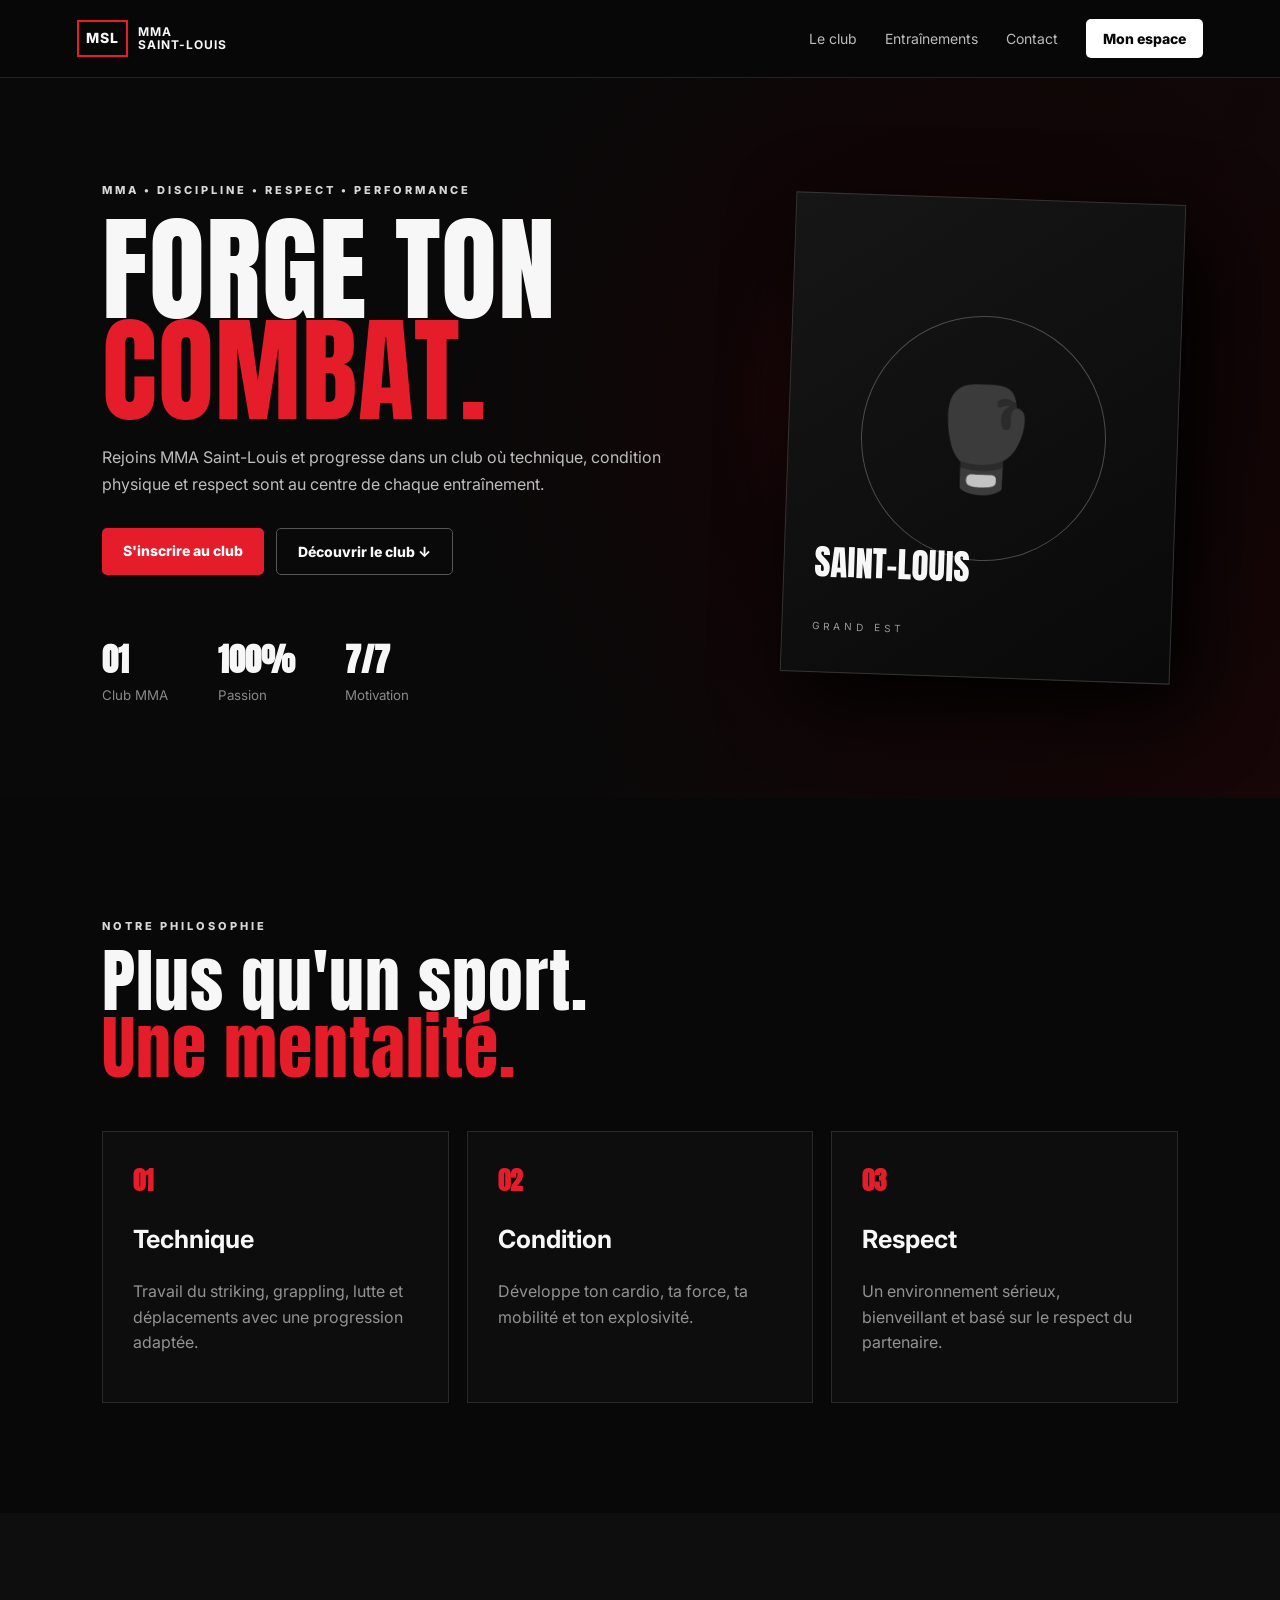
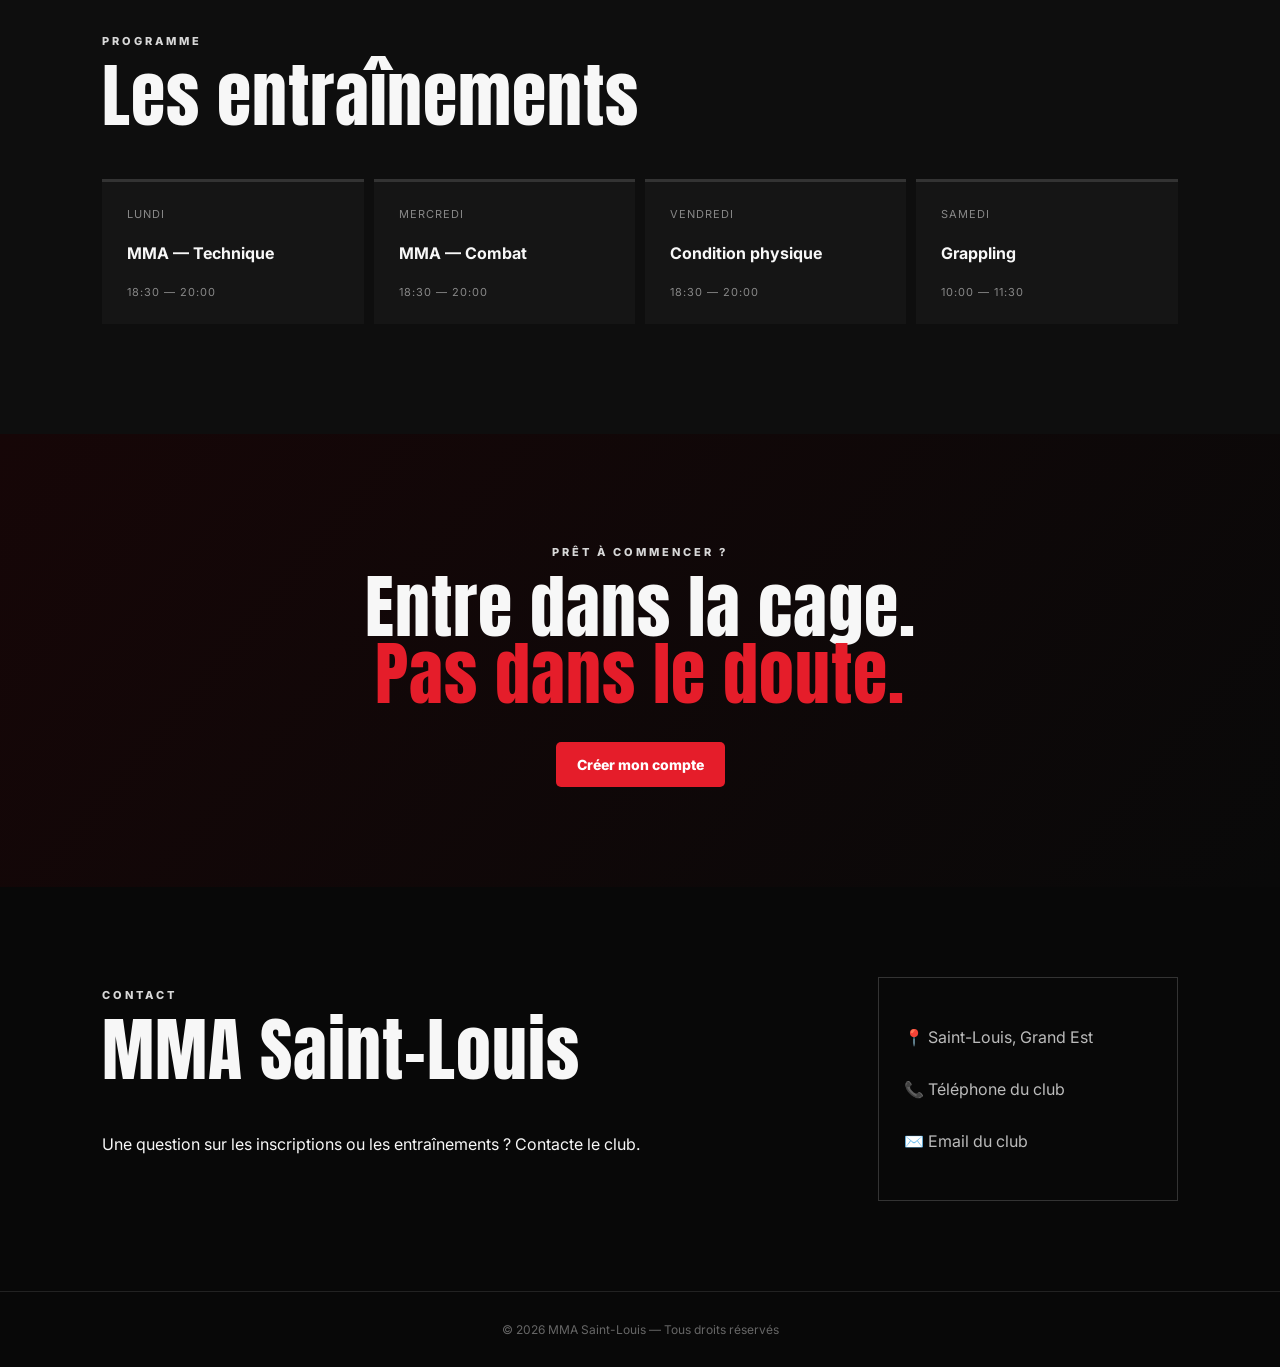
==== index.html @ abedeff8 "Add files via upload" ====
<!DOCTYPE html>
<html lang="fr">
<head>
<meta charset="UTF-8"><meta name="viewport" content="width=device-width,initial-scale=1">
<title>MMA Saint-Louis — Club MMA</title>
<link rel="stylesheet" href="style.css">
</head>
<body>
<header class="top">
  <a class="brand" href="index.html"><span>MSL</span><b>MMA<br>SAINT-LOUIS</b></a>
  <button class="menu" onclick="toggleMenu()">☰</button>
  <nav id="nav"><a href="#club">Le club</a><a href="#training">Entraînements</a><a href="#contact">Contact</a><a class="navbtn" href="auth.html">Mon espace</a></nav>
</header>
<main>
<section class="hero">
  <div class="hero-content">
    <p class="eyebrow">MMA • DISCIPLINE • RESPECT • PERFORMANCE</p>
    <h1>FORGE TON<br><em>COMBAT.</em></h1>
    <p class="lead">Rejoins MMA Saint-Louis et progresse dans un club où technique, condition physique et respect sont au centre de chaque entraînement.</p>
    <div class="actions"><a class="btn red" href="register.html">S'inscrire au club</a><a class="btn ghost" href="#club">Découvrir le club ↓</a></div>
    <div class="stats"><div><strong>01</strong><small>Club MMA</small></div><div><strong>100%</strong><small>Passion</small></div><div><strong>7/7</strong><small>Motivation</small></div></div>
  </div>
  <div class="fighter-card"><div class="circle">🥊</div><div class="fight-label">SAINT-LOUIS<br><span>GRAND EST</span></div></div>
</section>
<section id="club" class="section">
  <p class="eyebrow">NOTRE PHILOSOPHIE</p><h2>Plus qu'un sport.<br><span>Une mentalité.</span></h2>
  <div class="grid3"><article><b>01</b><h3>Technique</h3><p>Travail du striking, grappling, lutte et déplacements avec une progression adaptée.</p></article><article><b>02</b><h3>Condition</h3><p>Développe ton cardio, ta force, ta mobilité et ton explosivité.</p></article><article><b>03</b><h3>Respect</h3><p>Un environnement sérieux, bienveillant et basé sur le respect du partenaire.</p></article></div>
</section>
<section id="training" class="section dark"><p class="eyebrow">PROGRAMME</p><h2>Les entraînements</h2>
<div class="schedule"><div><span>LUNDI</span><b>MMA — Technique</b><small>18:30 — 20:00</small></div><div><span>MERCREDI</span><b>MMA — Combat</b><small>18:30 — 20:00</small></div><div><span>VENDREDI</span><b>Condition physique</b><small>18:30 — 20:00</small></div><div><span>SAMEDI</span><b>Grappling</b><small>10:00 — 11:30</small></div></div>
</section>
<section class="cta"><p class="eyebrow">PRÊT À COMMENCER ?</p><h2>Entre dans la cage.<br><span>Pas dans le doute.</span></h2><a class="btn red" href="register.html">Créer mon compte</a></section>
<section id="contact" class="contact"><div><p class="eyebrow">CONTACT</p><h2>MMA Saint-Louis</h2><p>Une question sur les inscriptions ou les entraînements ? Contacte le club.</p></div><div class="contactbox"><p>📍 Saint-Louis, Grand Est</p><p>📞 Téléphone du club</p><p>✉️ Email du club</p></div></section>
</main>
<footer>© 2026 MMA Saint-Louis — Tous droits réservés</footer>
<script src="app.js"></script>
</body></html>
---- style.css ----
@import url('https://fonts.googleapis.com/css2?family=Anton&family=Inter:wght@400;500;600;700;800&display=swap');
:root{--red:#e51d2a;--bg:#080808;--panel:#111;--line:#292929;--muted:#9b9b9b;--white:#f7f7f7}*{box-sizing:border-box}html{scroll-behavior:smooth}body{margin:0;background:var(--bg);color:var(--white);font-family:Inter,Arial,sans-serif}a{color:inherit;text-decoration:none}.top{height:78px;display:flex;align-items:center;justify-content:space-between;padding:0 6%;border-bottom:1px solid #222;background:#080808ee;position:sticky;top:0;z-index:5;backdrop-filter:blur(12px)}.brand{display:flex;align-items:center;gap:10px;font-size:12px;line-height:1.05;letter-spacing:1px}.brand span{font-weight:800;font-size:14px;border:2px solid var(--red);padding:9px 7px}.brand b{font-size:12px}.top nav{display:flex;gap:28px;align-items:center;color:#bbb;font-size:14px}.top nav a:hover{color:#fff}.navbtn{background:#fff;color:#080808!important;padding:11px 17px;border-radius:5px;font-weight:800}.menu{display:none;background:none;border:0;color:white;font-size:26px}.hero{min-height:720px;padding:90px 8%;display:flex;align-items:center;justify-content:space-between;gap:40px;background:radial-gradient(circle at 75% 45%,#3a0b0e 0,#110506 22%,transparent 50%),linear-gradient(115deg,#090909 55%,#190607);overflow:hidden}.hero-content{max-width:690px}.eyebrow{font-size:11px;letter-spacing:3px;color:#d7d7d7;font-weight:800}.hero h1,h2{font-family:Anton,Impact,sans-serif;letter-spacing:1px;font-weight:400}.hero h1{font-size:clamp(68px,9vw,125px);line-height:.88;margin:22px 0}.hero h1 em{font-style:normal;color:var(--red)}.lead{max-width:600px;color:#bdbdbd;line-height:1.7;font-size:16px}.actions{display:flex;gap:12px;margin-top:30px}.btn{display:inline-block;border:0;border-radius:5px;padding:14px 21px;font-weight:800;cursor:pointer;text-align:center;font-size:14px}.red{background:var(--red);color:#fff}.ghost{border:1px solid #555;background:transparent}.stats{display:flex;gap:50px;margin-top:60px}.stats strong{display:block;font-family:Anton;font-size:32px}.stats small{color:#888}.fighter-card{width:390px;height:480px;border:1px solid #333;background:linear-gradient(145deg,#161616,#090909);display:flex;align-items:center;justify-content:center;position:relative;transform:rotate(2deg);box-shadow:20px 25px 80px #000}.circle{width:245px;height:245px;border:1px solid #4b4b4b;border-radius:50%;display:grid;place-items:center;font-size:100px;filter:grayscale(1)}.fight-label{position:absolute;bottom:30px;left:30px;font-family:Anton;font-size:35px}.fight-label span{font-family:Inter;font-size:10px;letter-spacing:4px;color:#999}.section{padding:110px 8%}.section h2,.cta h2,.contact h2{font-size:70px;line-height:.95;margin:15px 0 50px}.section h2 span,.cta h2 span{color:var(--red)}.grid3{display:grid;grid-template-columns:repeat(3,1fr);gap:18px}.grid3 article{border:1px solid var(--line);padding:30px;min-height:240px;background:#0d0d0d}.grid3 b{color:var(--red);font-family:Anton;font-size:25px}.grid3 h3{font-size:25px}.grid3 p{color:#929292;line-height:1.6}.dark{background:#0e0e0e}.schedule{display:grid;grid-template-columns:repeat(4,1fr);gap:10px}.schedule div{padding:25px;background:#151515;border-top:3px solid #333}.schedule span,.schedule small{display:block;color:#888;font-size:11px;letter-spacing:1px}.schedule b{display:block;margin:22px 0;font-size:16px}.cta{padding:100px 8%;text-align:center;background:linear-gradient(130deg,#160607,#090909)}.cta h2{margin:15px 0 35px}.contact{padding:90px 8%;display:flex;justify-content:space-between;gap:50px}.contactbox{border:1px solid #333;padding:25px;min-width:300px;color:#bbb}.contactbox p{padding:8px 0}footer{text-align:center;padding:30px;border-top:1px solid #222;color:#666;font-size:12px}.authbody{min-height:100vh;display:grid;place-items:center;background:radial-gradient(circle at top,#28090c,#080808 45%);padding:25px}.auth{width:min(500px,100%);background:#101010;border:1px solid #292929;padding:38px;border-radius:10px;box-shadow:0 30px 100px #000}.auth.wide{width:min(760px,100%)}.back{color:#888;font-size:13px}.authlogo{margin:35px 0 20px;display:flex;gap:10px;align-items:center}.auth h1{font-family:Anton;font-size:55px;margin:10px 0}.auth>p{color:#999}.auth label{display:block;font-size:12px;font-weight:700;margin:17px 0}.auth input:not([type=checkbox]){width:100%;margin-top:7px;padding:14px;background:#171717;border:1px solid #393939;color:#fff;border-radius:5px;outline:none}.auth input:focus{border-color:var(--red)}.formgrid{display:grid;grid-template-columns:1fr 1fr;gap:0 18px}.formgrid .full,.formgrid .check{grid-column:1/-1}.file{border:1px dashed #444;padding:15px;border-radius:6px}.file input{border:0!important;padding:8px 0!important}.file small{display:block;color:#777;margin-top:5px}.check{font-size:12px!important;color:#aaa}.check input{width:auto;margin-right:7px}.auth .btn{width:100%;margin-top:15px}.msg{color:#f15d65!important;min-height:20px}.auth a{color:#ff5962}.dashbody{min-height:100vh;background:#0a0a0a}.dashboard{padding:70px 7%;max-width:1200px;margin:auto}.dashhead{display:flex;justify-content:space-between;align-items:center;margin-bottom:40px}.dashhead h1{font-family:Anton;font-size:52px;font-weight:400;margin:10px 0}.dashhead h1 span{color:var(--red)}.dashhead p:not(.eyebrow){color:#888}.memberbadge{border:1px solid var(--red);padding:10px 15px;color:#ff6b72;font-size:11px;font-weight:800}.dashgrid{display:grid;grid-template-columns:1fr 1fr;gap:18px}.panel{background:#111;border:1px solid #282828;padding:28px;border-radius:7px}.panel h2{font-family:Inter;font-size:20px;font-weight:800}.widepanel{grid-column:1/-1}.avatar{width:110px;height:110px;border-radius:50%;object-fit:cover;border:3px solid var(--red);margin:10px 0 20px}.profilepanel p{padding:11px 0;border-bottom:1px solid #252525;color:#aaa}.profilepanel strong{color:#fff}.doc{display:flex;align-items:center;gap:15px;padding:18px;background:#181818;border-radius:6px}.doc>span{font-size:28px}.doc small{display:block;color:#777;margin-top:5px}.doc i{margin-left:auto;color:#45cf79;font-style:normal;font-size:20px}.notice{margin-top:18px;color:#888;font-size:12px;line-height:1.5}.miniSchedule{display:grid;grid-template-columns:repeat(3,1fr);gap:10px}.miniSchedule div{background:#181818;padding:18px}.miniSchedule b{display:block;color:var(--red);font-family:Anton;font-size:22px}.miniSchedule span{display:block;margin:10px 0;font-weight:700}.miniSchedule small{color:#888}.navlink{background:none;border:0;color:#bbb;cursor:pointer;font:inherit}
@media(max-width:800px){.top{padding:0 5%}.menu{display:block}.top nav{display:none;position:absolute;top:78px;left:0;right:0;background:#101010;padding:20px;flex-direction:column;align-items:stretch}.top nav.open{display:flex}.hero{padding:70px 7%;min-height:auto}.fighter-card{display:none}.hero h1{font-size:70px}.grid3,.schedule{grid-template-columns:1fr}.section h2,.cta h2{font-size:52px}.contact{display:block}.contactbox{margin-top:30px}.formgrid,.dashgrid{grid-template-columns:1fr}.widepanel{grid-column:auto}.miniSchedule{grid-template-columns:1fr}.dashhead{display:block}.memberbadge{display:inline-block;margin-top:15px}.stats{gap:25px}}
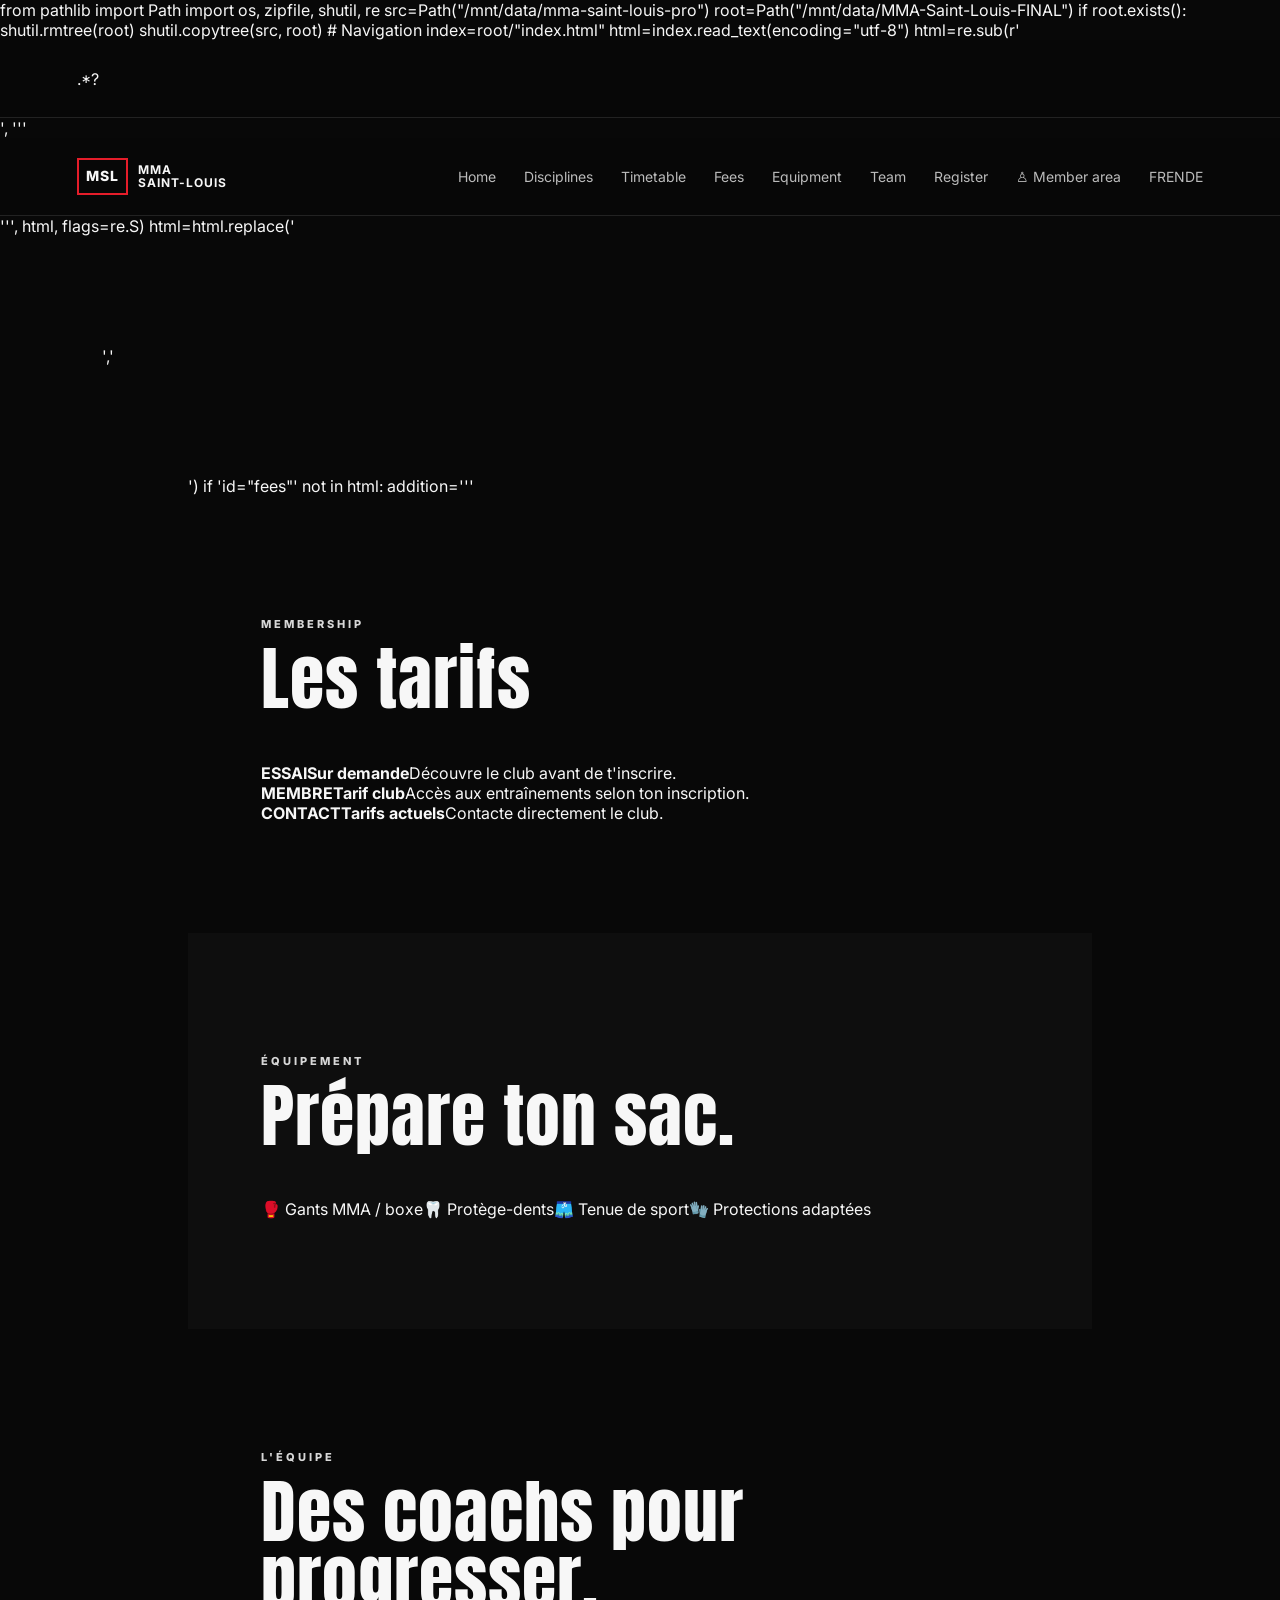
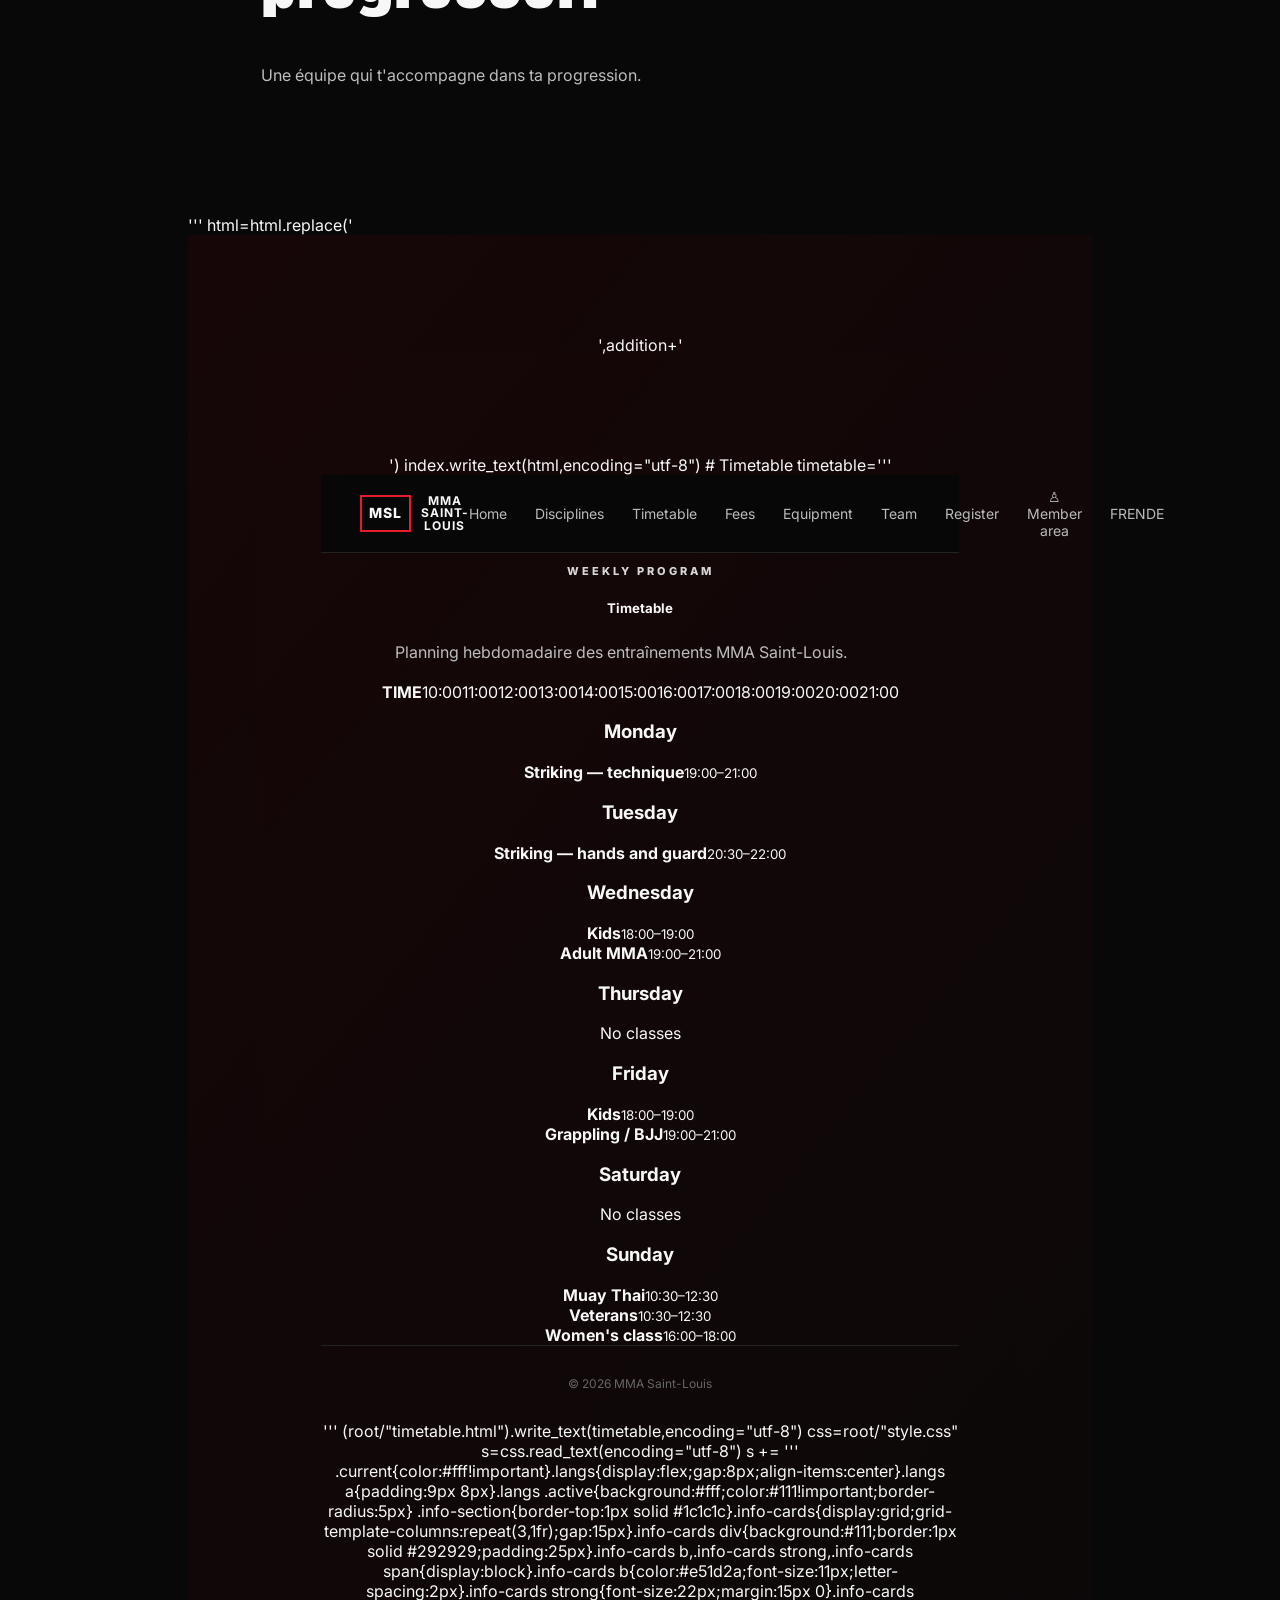
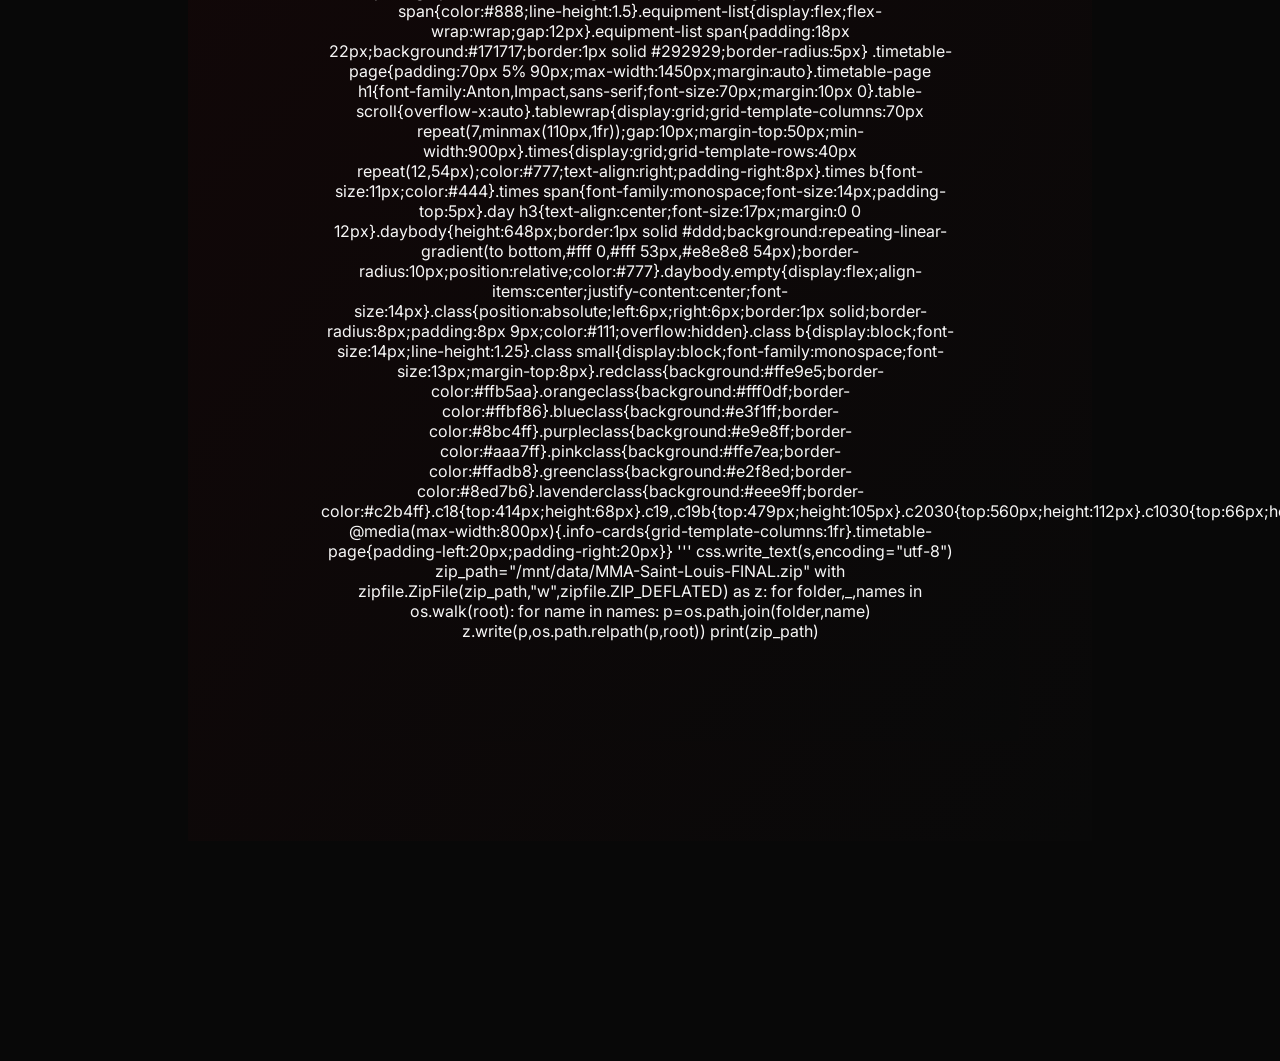
==== commit 940aa374: "Enhance index.html with new sections and navigation Updated index.html to include new sections for f" ====
--- a/index.html
+++ b/index.html
@@ -1,37 +1,66 @@
-<!DOCTYPE html>
-<html lang="fr">
-<head>
-<meta charset="UTF-8"><meta name="viewport" content="width=device-width,initial-scale=1">
-<title>MMA Saint-Louis — Club MMA</title>
-<link rel="stylesheet" href="style.css">
-</head>
-<body>
-<header class="top">
-  <a class="brand" href="index.html"><span>MSL</span><b>MMA<br>SAINT-LOUIS</b></a>
-  <button class="menu" onclick="toggleMenu()">☰</button>
-  <nav id="nav"><a href="#club">Le club</a><a href="#training">Entraînements</a><a href="#contact">Contact</a><a class="navbtn" href="auth.html">Mon espace</a></nav>
-</header>
-<main>
-<section class="hero">
-  <div class="hero-content">
-    <p class="eyebrow">MMA • DISCIPLINE • RESPECT • PERFORMANCE</p>
-    <h1>FORGE TON<br><em>COMBAT.</em></h1>
-    <p class="lead">Rejoins MMA Saint-Louis et progresse dans un club où technique, condition physique et respect sont au centre de chaque entraînement.</p>
-    <div class="actions"><a class="btn red" href="register.html">S'inscrire au club</a><a class="btn ghost" href="#club">Découvrir le club ↓</a></div>
-    <div class="stats"><div><strong>01</strong><small>Club MMA</small></div><div><strong>100%</strong><small>Passion</small></div><div><strong>7/7</strong><small>Motivation</small></div></div>
-  </div>
-  <div class="fighter-card"><div class="circle">🥊</div><div class="fight-label">SAINT-LOUIS<br><span>GRAND EST</span></div></div>
-</section>
-<section id="club" class="section">
-  <p class="eyebrow">NOTRE PHILOSOPHIE</p><h2>Plus qu'un sport.<br><span>Une mentalité.</span></h2>
-  <div class="grid3"><article><b>01</b><h3>Technique</h3><p>Travail du striking, grappling, lutte et déplacements avec une progression adaptée.</p></article><article><b>02</b><h3>Condition</h3><p>Développe ton cardio, ta force, ta mobilité et ton explosivité.</p></article><article><b>03</b><h3>Respect</h3><p>Un environnement sérieux, bienveillant et basé sur le respect du partenaire.</p></article></div>
-</section>
-<section id="training" class="section dark"><p class="eyebrow">PROGRAMME</p><h2>Les entraînements</h2>
-<div class="schedule"><div><span>LUNDI</span><b>MMA — Technique</b><small>18:30 — 20:00</small></div><div><span>MERCREDI</span><b>MMA — Combat</b><small>18:30 — 20:00</small></div><div><span>VENDREDI</span><b>Condition physique</b><small>18:30 — 20:00</small></div><div><span>SAMEDI</span><b>Grappling</b><small>10:00 — 11:30</small></div></div>
-</section>
-<section class="cta"><p class="eyebrow">PRÊT À COMMENCER ?</p><h2>Entre dans la cage.<br><span>Pas dans le doute.</span></h2><a class="btn red" href="register.html">Créer mon compte</a></section>
-<section id="contact" class="contact"><div><p class="eyebrow">CONTACT</p><h2>MMA Saint-Louis</h2><p>Une question sur les inscriptions ou les entraînements ? Contacte le club.</p></div><div class="contactbox"><p>📍 Saint-Louis, Grand Est</p><p>📞 Téléphone du club</p><p>✉️ Email du club</p></div></section>
-</main>
-<footer>© 2026 MMA Saint-Louis — Tous droits réservés</footer>
-<script src="app.js"></script>
-</body></html>+from pathlib import Path
+import os, zipfile, shutil, re
+
+src=Path("/mnt/data/mma-saint-louis-pro")
+root=Path("/mnt/data/MMA-Saint-Louis-FINAL")
+if root.exists(): shutil.rmtree(root)
+shutil.copytree(src, root)
+
+# Navigation
+index=root/"index.html"
+html=index.read_text(encoding="utf-8")
+html=re.sub(r'<header class="top">.*?</header>', '''<header class="top">
+<a class="brand" href="index.html"><span>MSL</span><b>MMA<br>SAINT-LOUIS</b></a>
+<button class="menu" onclick="toggleMenu()">☰</button>
+<nav id="nav">
+<a href="index.html">Home</a><a href="index.html#disciplines">Disciplines</a><a href="timetable.html">Timetable</a>
+<a href="index.html#fees">Fees</a><a href="index.html#equipment">Equipment</a><a href="index.html#team">Team</a>
+<a href="register.html">Register</a><a href="dashboard.html">♙ Member area</a>
+<span class="langs"><a href="#" class="active">FR</a><a href="#">EN</a><a href="#">DE</a></span>
+</nav></header>''', html, flags=re.S)
+html=html.replace('<section id="club" class="section">','<section id="disciplines" class="section">')
+if 'id="fees"' not in html:
+    addition='''<section id="fees" class="section info-section"><p class="eyebrow">MEMBERSHIP</p><h2>Les tarifs</h2>
+<div class="info-cards"><div><b>ESSAI</b><strong>Sur demande</strong><span>Découvre le club avant de t'inscrire.</span></div>
+<div><b>MEMBRE</b><strong>Tarif club</strong><span>Accès aux entraînements selon ton inscription.</span></div>
+<div><b>CONTACT</b><strong>Tarifs actuels</strong><span>Contacte directement le club.</span></div></div></section>
+<section id="equipment" class="section dark info-section"><p class="eyebrow">ÉQUIPEMENT</p><h2>Prépare ton sac.</h2>
+<div class="equipment-list"><span>🥊 Gants MMA / boxe</span><span>🦷 Protège-dents</span><span>🩳 Tenue de sport</span><span>🧤 Protections adaptées</span></div></section>
+<section id="team" class="section info-section"><p class="eyebrow">L'ÉQUIPE</p><h2>Des coachs pour progresser.</h2><p class="lead">Une équipe qui t'accompagne dans ta progression.</p></section>'''
+    html=html.replace('<section class="cta">',addition+'<section class="cta">')
+index.write_text(html,encoding="utf-8")
+
+# Timetable
+timetable='''<!DOCTYPE html><html lang="fr"><head><meta charset="UTF-8"><meta name="viewport" content="width=device-width,initial-scale=1"><title>Timetable — MMA Saint-Louis</title><link rel="stylesheet" href="style.css"></head><body>
+<header class="top"><a class="brand" href="index.html"><span>MSL</span><b>MMA<br>SAINT-LOUIS</b></a><button class="menu" onclick="toggleMenu()">☰</button>
+<nav id="nav"><a href="index.html">Home</a><a href="index.html#disciplines">Disciplines</a><a class="current" href="timetable.html">Timetable</a><a href="index.html#fees">Fees</a><a href="index.html#equipment">Equipment</a><a href="index.html#team">Team</a><a href="register.html">Register</a><a href="dashboard.html">♙ Member area</a><span class="langs"><a href="#">FR</a><a class="active" href="#">EN</a><a href="#">DE</a></span></nav></header>
+<main class="timetable-page"><p class="eyebrow">WEEKLY PROGRAM</p><h1>Timetable</h1><p class="lead">Planning hebdomadaire des entraînements MMA Saint-Louis.</p>
+<div class="table-scroll"><div class="tablewrap">
+<div class="times"><b>TIME</b><span>10:00</span><span>11:00</span><span>12:00</span><span>13:00</span><span>14:00</span><span>15:00</span><span>16:00</span><span>17:00</span><span>18:00</span><span>19:00</span><span>20:00</span><span>21:00</span></div>
+<div class="day"><h3>Monday</h3><div class="daybody"><div class="class redclass c19"><b>Striking — technique</b><small>19:00–21:00</small></div></div></div>
+<div class="day"><h3>Tuesday</h3><div class="daybody"><div class="class orangeclass c2030"><b>Striking — hands and guard</b><small>20:30–22:00</small></div></div></div>
+<div class="day"><h3>Wednesday</h3><div class="daybody"><div class="class blueclass c18"><b>Kids</b><small>18:00–19:00</small></div><div class="class redclass c19b"><b>Adult MMA</b><small>19:00–21:00</small></div></div></div>
+<div class="day"><h3>Thursday</h3><div class="daybody empty">No classes</div></div>
+<div class="day"><h3>Friday</h3><div class="daybody"><div class="class blueclass c18"><b>Kids</b><small>18:00–19:00</small></div><div class="class purpleclass c19b"><b>Grappling / BJJ</b><small>19:00–21:00</small></div></div></div>
+<div class="day"><h3>Saturday</h3><div class="daybody empty">No classes</div></div>
+<div class="day"><h3>Sunday</h3><div class="daybody"><div class="class pinkclass c1030"><b>Muay Thai</b><small>10:30–12:30</small></div><div class="class greenclass c1030b"><b>Veterans</b><small>10:30–12:30</small></div><div class="class lavenderclass c16"><b>Women's class</b><small>16:00–18:00</small></div></div></div>
+</div></div></div></main><footer>© 2026 MMA Saint-Louis</footer><script src="app.js"></script></body></html>'''
+(root/"timetable.html").write_text(timetable,encoding="utf-8")
+
+css=root/"style.css"
+s=css.read_text(encoding="utf-8")
+s += '''
+.current{color:#fff!important}.langs{display:flex;gap:8px;align-items:center}.langs a{padding:9px 8px}.langs .active{background:#fff;color:#111!important;border-radius:5px}
+.info-section{border-top:1px solid #1c1c1c}.info-cards{display:grid;grid-template-columns:repeat(3,1fr);gap:15px}.info-cards div{background:#111;border:1px solid #292929;padding:25px}.info-cards b,.info-cards strong,.info-cards span{display:block}.info-cards b{color:#e51d2a;font-size:11px;letter-spacing:2px}.info-cards strong{font-size:22px;margin:15px 0}.info-cards span{color:#888;line-height:1.5}.equipment-list{display:flex;flex-wrap:wrap;gap:12px}.equipment-list span{padding:18px 22px;background:#171717;border:1px solid #292929;border-radius:5px}
+.timetable-page{padding:70px 5% 90px;max-width:1450px;margin:auto}.timetable-page h1{font-family:Anton,Impact,sans-serif;font-size:70px;margin:10px 0}.table-scroll{overflow-x:auto}.tablewrap{display:grid;grid-template-columns:70px repeat(7,minmax(110px,1fr));gap:10px;margin-top:50px;min-width:900px}.times{display:grid;grid-template-rows:40px repeat(12,54px);color:#777;text-align:right;padding-right:8px}.times b{font-size:11px;color:#444}.times span{font-family:monospace;font-size:14px;padding-top:5px}.day h3{text-align:center;font-size:17px;margin:0 0 12px}.daybody{height:648px;border:1px solid #ddd;background:repeating-linear-gradient(to bottom,#fff 0,#fff 53px,#e8e8e8 54px);border-radius:10px;position:relative;color:#777}.daybody.empty{display:flex;align-items:center;justify-content:center;font-size:14px}.class{position:absolute;left:6px;right:6px;border:1px solid;border-radius:8px;padding:8px 9px;color:#111;overflow:hidden}.class b{display:block;font-size:14px;line-height:1.25}.class small{display:block;font-family:monospace;font-size:13px;margin-top:8px}.redclass{background:#ffe9e5;border-color:#ffb5aa}.orangeclass{background:#fff0df;border-color:#ffbf86}.blueclass{background:#e3f1ff;border-color:#8bc4ff}.purpleclass{background:#e9e8ff;border-color:#aaa7ff}.pinkclass{background:#ffe7ea;border-color:#ffadb8}.greenclass{background:#e2f8ed;border-color:#8ed7b6}.lavenderclass{background:#eee9ff;border-color:#c2b4ff}.c18{top:414px;height:68px}.c19,.c19b{top:479px;height:105px}.c2030{top:560px;height:112px}.c1030{top:66px;height:88px;right:50%}.c1030b{top:66px;height:88px;left:50%}.c16{top:334px;height:101px}
+@media(max-width:800px){.info-cards{grid-template-columns:1fr}.timetable-page{padding-left:20px;padding-right:20px}}
+'''
+css.write_text(s,encoding="utf-8")
+
+zip_path="/mnt/data/MMA-Saint-Louis-FINAL.zip"
+with zipfile.ZipFile(zip_path,"w",zipfile.ZIP_DEFLATED) as z:
+    for folder,_,names in os.walk(root):
+        for name in names:
+            p=os.path.join(folder,name)
+            z.write(p,os.path.relpath(p,root))
+print(zip_path)
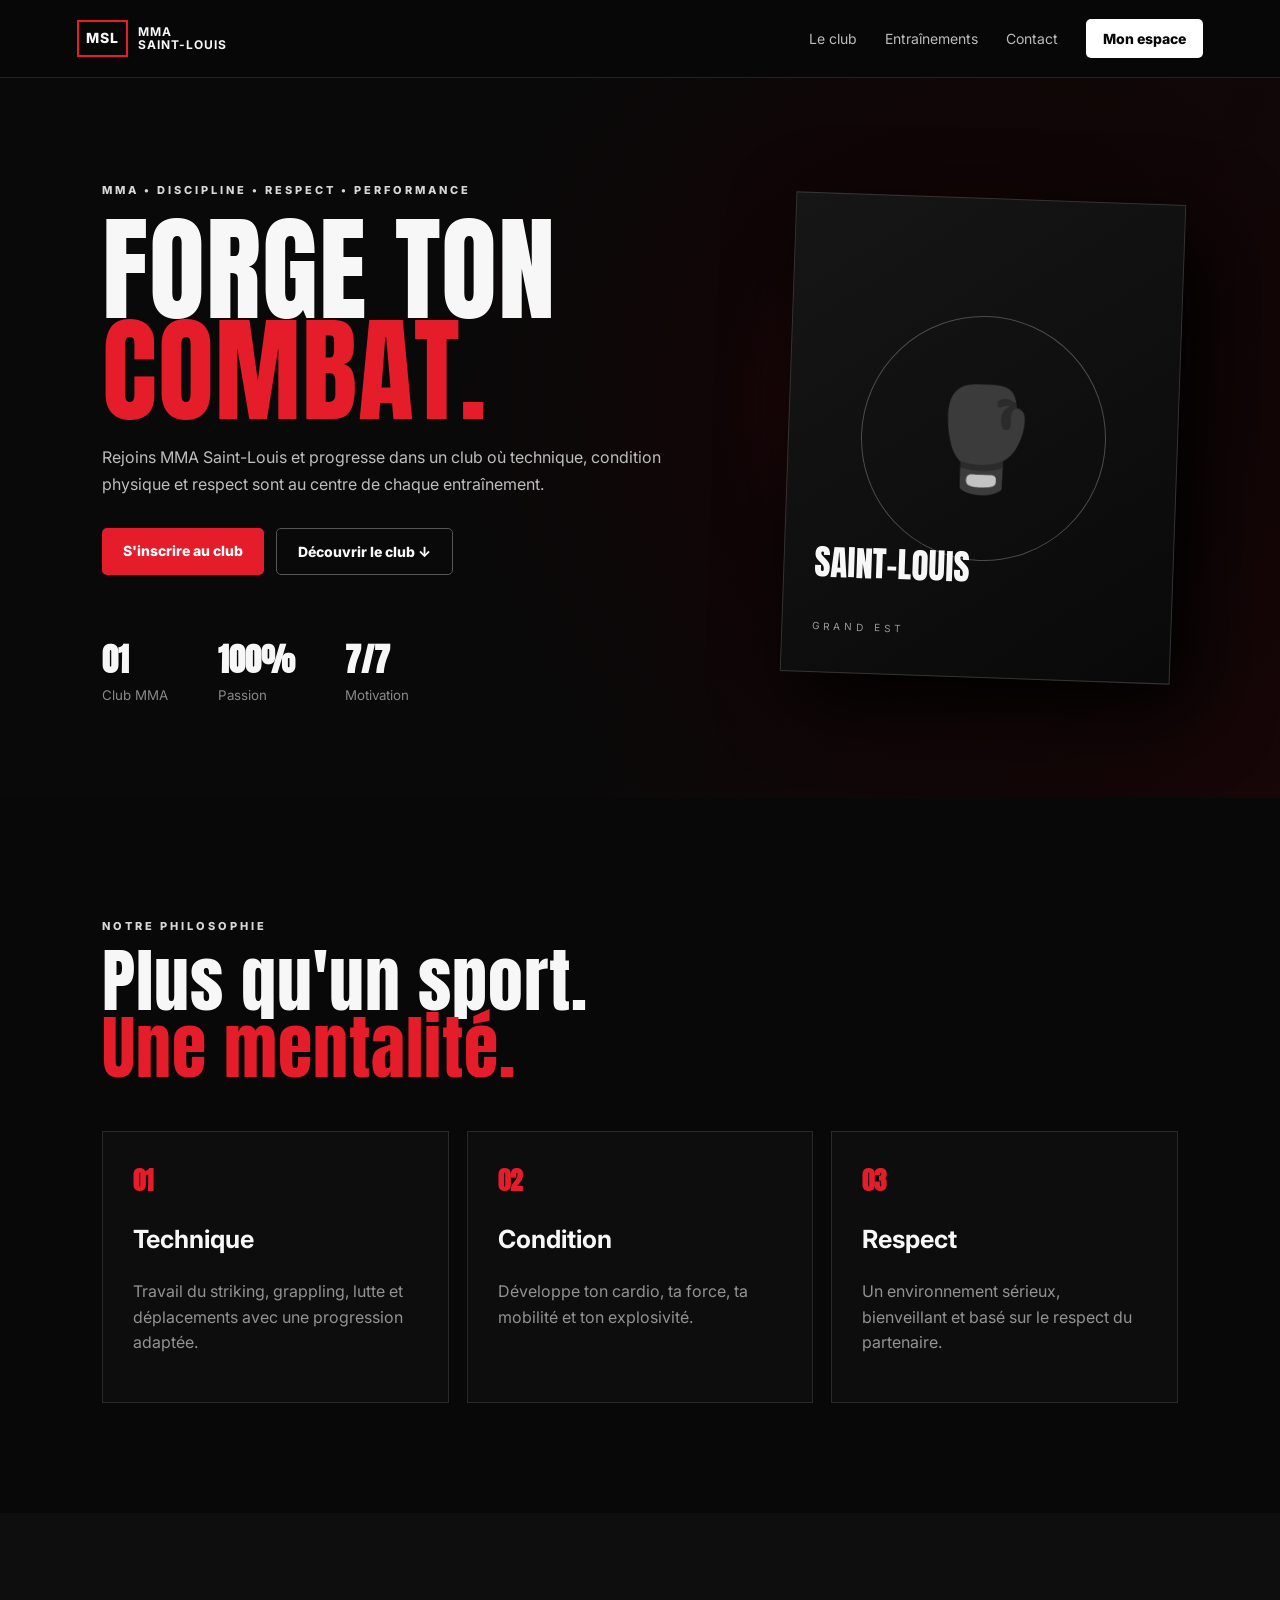
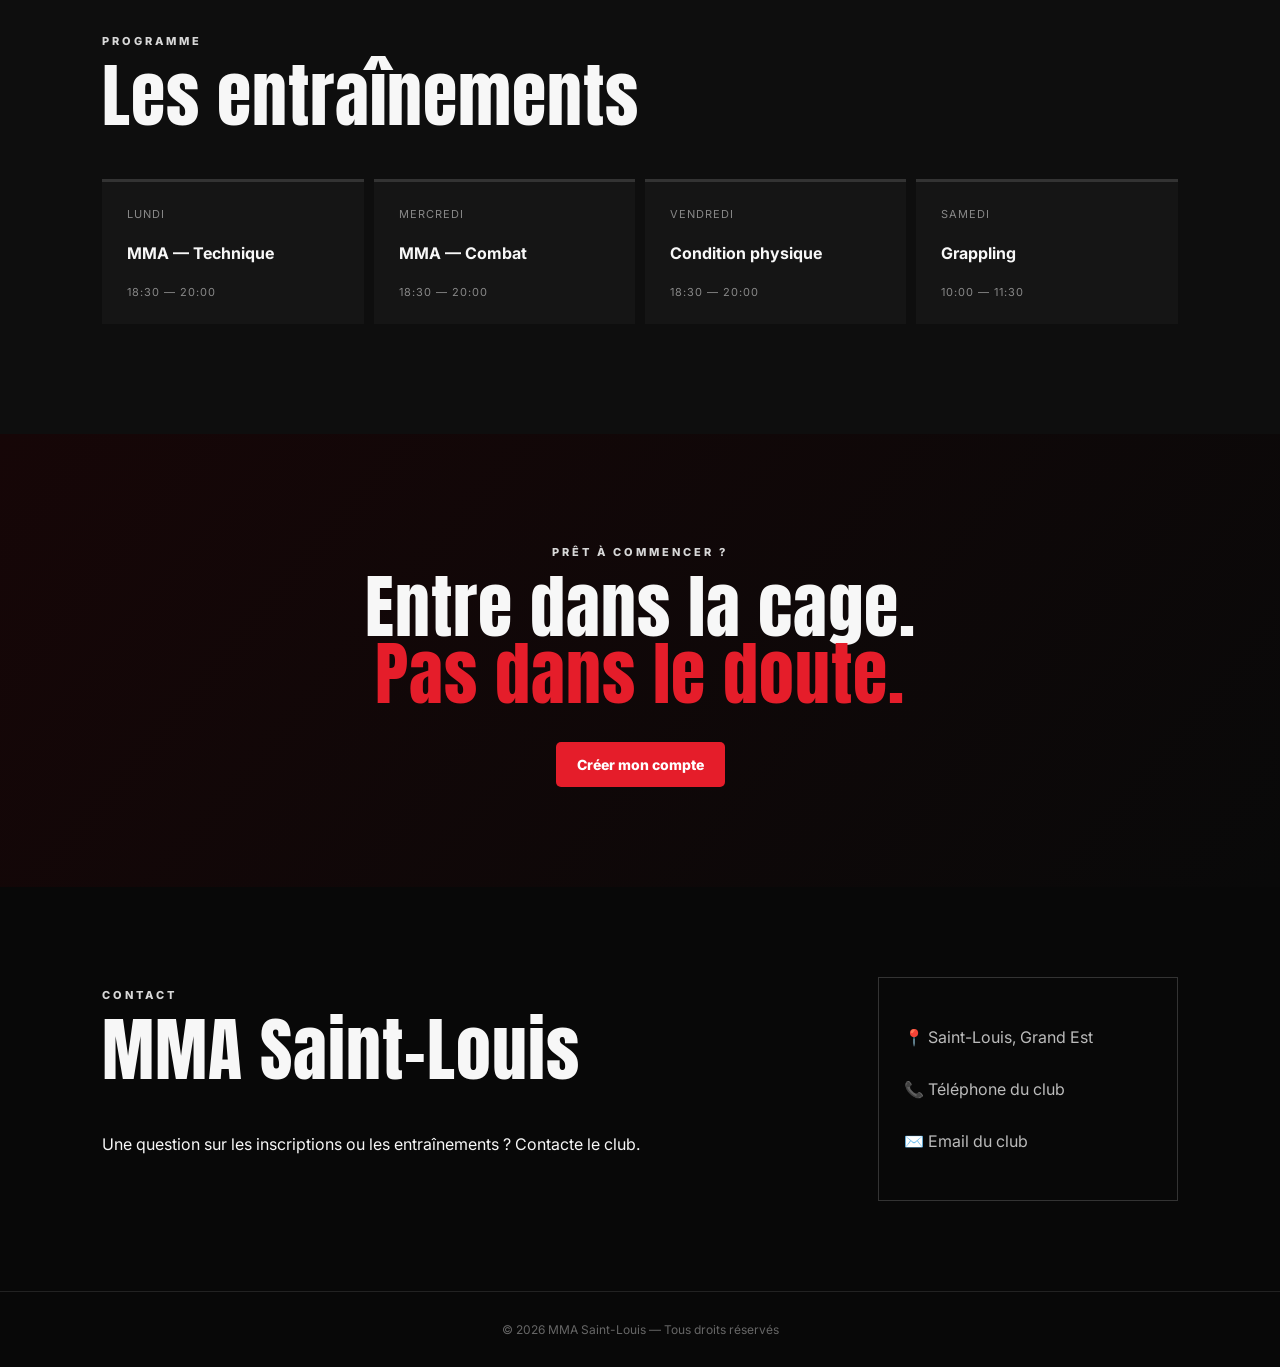
==== commit c578bd3d: "Add files via upload" ====
--- a/index.html
+++ b/index.html
@@ -1,66 +1,37 @@
-from pathlib import Path
-import os, zipfile, shutil, re
-
-src=Path("/mnt/data/mma-saint-louis-pro")
-root=Path("/mnt/data/MMA-Saint-Louis-FINAL")
-if root.exists(): shutil.rmtree(root)
-shutil.copytree(src, root)
-
-# Navigation
-index=root/"index.html"
-html=index.read_text(encoding="utf-8")
-html=re.sub(r'<header class="top">.*?</header>', '''<header class="top">
-<a class="brand" href="index.html"><span>MSL</span><b>MMA<br>SAINT-LOUIS</b></a>
-<button class="menu" onclick="toggleMenu()">☰</button>
-<nav id="nav">
-<a href="index.html">Home</a><a href="index.html#disciplines">Disciplines</a><a href="timetable.html">Timetable</a>
-<a href="index.html#fees">Fees</a><a href="index.html#equipment">Equipment</a><a href="index.html#team">Team</a>
-<a href="register.html">Register</a><a href="dashboard.html">♙ Member area</a>
-<span class="langs"><a href="#" class="active">FR</a><a href="#">EN</a><a href="#">DE</a></span>
-</nav></header>''', html, flags=re.S)
-html=html.replace('<section id="club" class="section">','<section id="disciplines" class="section">')
-if 'id="fees"' not in html:
-    addition='''<section id="fees" class="section info-section"><p class="eyebrow">MEMBERSHIP</p><h2>Les tarifs</h2>
-<div class="info-cards"><div><b>ESSAI</b><strong>Sur demande</strong><span>Découvre le club avant de t'inscrire.</span></div>
-<div><b>MEMBRE</b><strong>Tarif club</strong><span>Accès aux entraînements selon ton inscription.</span></div>
-<div><b>CONTACT</b><strong>Tarifs actuels</strong><span>Contacte directement le club.</span></div></div></section>
-<section id="equipment" class="section dark info-section"><p class="eyebrow">ÉQUIPEMENT</p><h2>Prépare ton sac.</h2>
-<div class="equipment-list"><span>🥊 Gants MMA / boxe</span><span>🦷 Protège-dents</span><span>🩳 Tenue de sport</span><span>🧤 Protections adaptées</span></div></section>
-<section id="team" class="section info-section"><p class="eyebrow">L'ÉQUIPE</p><h2>Des coachs pour progresser.</h2><p class="lead">Une équipe qui t'accompagne dans ta progression.</p></section>'''
-    html=html.replace('<section class="cta">',addition+'<section class="cta">')
-index.write_text(html,encoding="utf-8")
-
-# Timetable
-timetable='''<!DOCTYPE html><html lang="fr"><head><meta charset="UTF-8"><meta name="viewport" content="width=device-width,initial-scale=1"><title>Timetable — MMA Saint-Louis</title><link rel="stylesheet" href="style.css"></head><body>
-<header class="top"><a class="brand" href="index.html"><span>MSL</span><b>MMA<br>SAINT-LOUIS</b></a><button class="menu" onclick="toggleMenu()">☰</button>
-<nav id="nav"><a href="index.html">Home</a><a href="index.html#disciplines">Disciplines</a><a class="current" href="timetable.html">Timetable</a><a href="index.html#fees">Fees</a><a href="index.html#equipment">Equipment</a><a href="index.html#team">Team</a><a href="register.html">Register</a><a href="dashboard.html">♙ Member area</a><span class="langs"><a href="#">FR</a><a class="active" href="#">EN</a><a href="#">DE</a></span></nav></header>
-<main class="timetable-page"><p class="eyebrow">WEEKLY PROGRAM</p><h1>Timetable</h1><p class="lead">Planning hebdomadaire des entraînements MMA Saint-Louis.</p>
-<div class="table-scroll"><div class="tablewrap">
-<div class="times"><b>TIME</b><span>10:00</span><span>11:00</span><span>12:00</span><span>13:00</span><span>14:00</span><span>15:00</span><span>16:00</span><span>17:00</span><span>18:00</span><span>19:00</span><span>20:00</span><span>21:00</span></div>
-<div class="day"><h3>Monday</h3><div class="daybody"><div class="class redclass c19"><b>Striking — technique</b><small>19:00–21:00</small></div></div></div>
-<div class="day"><h3>Tuesday</h3><div class="daybody"><div class="class orangeclass c2030"><b>Striking — hands and guard</b><small>20:30–22:00</small></div></div></div>
-<div class="day"><h3>Wednesday</h3><div class="daybody"><div class="class blueclass c18"><b>Kids</b><small>18:00–19:00</small></div><div class="class redclass c19b"><b>Adult MMA</b><small>19:00–21:00</small></div></div></div>
-<div class="day"><h3>Thursday</h3><div class="daybody empty">No classes</div></div>
-<div class="day"><h3>Friday</h3><div class="daybody"><div class="class blueclass c18"><b>Kids</b><small>18:00–19:00</small></div><div class="class purpleclass c19b"><b>Grappling / BJJ</b><small>19:00–21:00</small></div></div></div>
-<div class="day"><h3>Saturday</h3><div class="daybody empty">No classes</div></div>
-<div class="day"><h3>Sunday</h3><div class="daybody"><div class="class pinkclass c1030"><b>Muay Thai</b><small>10:30–12:30</small></div><div class="class greenclass c1030b"><b>Veterans</b><small>10:30–12:30</small></div><div class="class lavenderclass c16"><b>Women's class</b><small>16:00–18:00</small></div></div></div>
-</div></div></div></main><footer>© 2026 MMA Saint-Louis</footer><script src="app.js"></script></body></html>'''
-(root/"timetable.html").write_text(timetable,encoding="utf-8")
-
-css=root/"style.css"
-s=css.read_text(encoding="utf-8")
-s += '''
-.current{color:#fff!important}.langs{display:flex;gap:8px;align-items:center}.langs a{padding:9px 8px}.langs .active{background:#fff;color:#111!important;border-radius:5px}
-.info-section{border-top:1px solid #1c1c1c}.info-cards{display:grid;grid-template-columns:repeat(3,1fr);gap:15px}.info-cards div{background:#111;border:1px solid #292929;padding:25px}.info-cards b,.info-cards strong,.info-cards span{display:block}.info-cards b{color:#e51d2a;font-size:11px;letter-spacing:2px}.info-cards strong{font-size:22px;margin:15px 0}.info-cards span{color:#888;line-height:1.5}.equipment-list{display:flex;flex-wrap:wrap;gap:12px}.equipment-list span{padding:18px 22px;background:#171717;border:1px solid #292929;border-radius:5px}
-.timetable-page{padding:70px 5% 90px;max-width:1450px;margin:auto}.timetable-page h1{font-family:Anton,Impact,sans-serif;font-size:70px;margin:10px 0}.table-scroll{overflow-x:auto}.tablewrap{display:grid;grid-template-columns:70px repeat(7,minmax(110px,1fr));gap:10px;margin-top:50px;min-width:900px}.times{display:grid;grid-template-rows:40px repeat(12,54px);color:#777;text-align:right;padding-right:8px}.times b{font-size:11px;color:#444}.times span{font-family:monospace;font-size:14px;padding-top:5px}.day h3{text-align:center;font-size:17px;margin:0 0 12px}.daybody{height:648px;border:1px solid #ddd;background:repeating-linear-gradient(to bottom,#fff 0,#fff 53px,#e8e8e8 54px);border-radius:10px;position:relative;color:#777}.daybody.empty{display:flex;align-items:center;justify-content:center;font-size:14px}.class{position:absolute;left:6px;right:6px;border:1px solid;border-radius:8px;padding:8px 9px;color:#111;overflow:hidden}.class b{display:block;font-size:14px;line-height:1.25}.class small{display:block;font-family:monospace;font-size:13px;margin-top:8px}.redclass{background:#ffe9e5;border-color:#ffb5aa}.orangeclass{background:#fff0df;border-color:#ffbf86}.blueclass{background:#e3f1ff;border-color:#8bc4ff}.purpleclass{background:#e9e8ff;border-color:#aaa7ff}.pinkclass{background:#ffe7ea;border-color:#ffadb8}.greenclass{background:#e2f8ed;border-color:#8ed7b6}.lavenderclass{background:#eee9ff;border-color:#c2b4ff}.c18{top:414px;height:68px}.c19,.c19b{top:479px;height:105px}.c2030{top:560px;height:112px}.c1030{top:66px;height:88px;right:50%}.c1030b{top:66px;height:88px;left:50%}.c16{top:334px;height:101px}
-@media(max-width:800px){.info-cards{grid-template-columns:1fr}.timetable-page{padding-left:20px;padding-right:20px}}
-'''
-css.write_text(s,encoding="utf-8")
-
-zip_path="/mnt/data/MMA-Saint-Louis-FINAL.zip"
-with zipfile.ZipFile(zip_path,"w",zipfile.ZIP_DEFLATED) as z:
-    for folder,_,names in os.walk(root):
-        for name in names:
-            p=os.path.join(folder,name)
-            z.write(p,os.path.relpath(p,root))
-print(zip_path)
+<!DOCTYPE html>
+<html lang="fr">
+<head>
+<meta charset="UTF-8"><meta name="viewport" content="width=device-width,initial-scale=1">
+<title>MMA Saint-Louis — Club MMA</title>
+<link rel="stylesheet" href="style.css">
+</head>
+<body>
+<header class="top">
+  <a class="brand" href="index.html"><span>MSL</span><b>MMA<br>SAINT-LOUIS</b></a>
+  <button class="menu" onclick="toggleMenu()">☰</button>
+  <nav id="nav"><a href="#club">Le club</a><a href="#training">Entraînements</a><a href="#contact">Contact</a><a class="navbtn" href="auth.html">Mon espace</a></nav>
+</header>
+<main>
+<section class="hero">
+  <div class="hero-content">
+    <p class="eyebrow">MMA • DISCIPLINE • RESPECT • PERFORMANCE</p>
+    <h1>FORGE TON<br><em>COMBAT.</em></h1>
+    <p class="lead">Rejoins MMA Saint-Louis et progresse dans un club où technique, condition physique et respect sont au centre de chaque entraînement.</p>
+    <div class="actions"><a class="btn red" href="register.html">S'inscrire au club</a><a class="btn ghost" href="#club">Découvrir le club ↓</a></div>
+    <div class="stats"><div><strong>01</strong><small>Club MMA</small></div><div><strong>100%</strong><small>Passion</small></div><div><strong>7/7</strong><small>Motivation</small></div></div>
+  </div>
+  <div class="fighter-card"><div class="circle">🥊</div><div class="fight-label">SAINT-LOUIS<br><span>GRAND EST</span></div></div>
+</section>
+<section id="club" class="section">
+  <p class="eyebrow">NOTRE PHILOSOPHIE</p><h2>Plus qu'un sport.<br><span>Une mentalité.</span></h2>
+  <div class="grid3"><article><b>01</b><h3>Technique</h3><p>Travail du striking, grappling, lutte et déplacements avec une progression adaptée.</p></article><article><b>02</b><h3>Condition</h3><p>Développe ton cardio, ta force, ta mobilité et ton explosivité.</p></article><article><b>03</b><h3>Respect</h3><p>Un environnement sérieux, bienveillant et basé sur le respect du partenaire.</p></article></div>
+</section>
+<section id="training" class="section dark"><p class="eyebrow">PROGRAMME</p><h2>Les entraînements</h2>
+<div class="schedule"><div><span>LUNDI</span><b>MMA — Technique</b><small>18:30 — 20:00</small></div><div><span>MERCREDI</span><b>MMA — Combat</b><small>18:30 — 20:00</small></div><div><span>VENDREDI</span><b>Condition physique</b><small>18:30 — 20:00</small></div><div><span>SAMEDI</span><b>Grappling</b><small>10:00 — 11:30</small></div></div>
+</section>
+<section class="cta"><p class="eyebrow">PRÊT À COMMENCER ?</p><h2>Entre dans la cage.<br><span>Pas dans le doute.</span></h2><a class="btn red" href="register.html">Créer mon compte</a></section>
+<section id="contact" class="contact"><div><p class="eyebrow">CONTACT</p><h2>MMA Saint-Louis</h2><p>Une question sur les inscriptions ou les entraînements ? Contacte le club.</p></div><div class="contactbox"><p>📍 Saint-Louis, Grand Est</p><p>📞 Téléphone du club</p><p>✉️ Email du club</p></div></section>
+</main>
+<footer>© 2026 MMA Saint-Louis — Tous droits réservés</footer>
+<script src="app.js"></script>
+</body></html>
